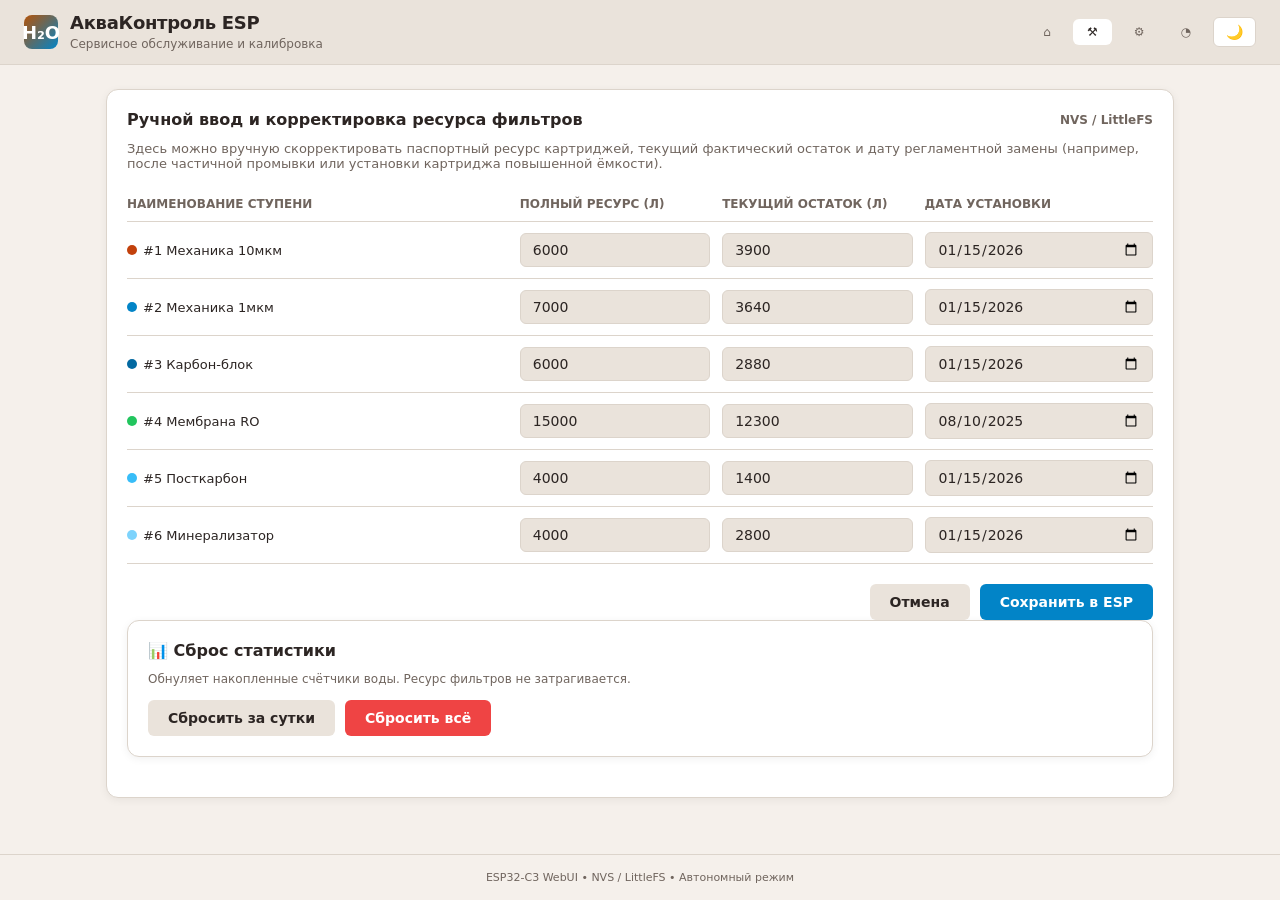
==== data/service.html @ f04538a1 "Add files via upload" ====
<!DOCTYPE html>
<html lang="ru">
<head>
<meta charset="UTF-8">
<meta name="viewport" content="width=device-width, initial-scale=1.0">
<title>Сервис — АкваКонтроль</title>
<link rel="stylesheet" href="assets/style.css">
</head>
<body>
<header>
  <div class="logo-title">
    <div class="logo-badge">H₂O</div>
    <div>
      <h1>АкваКонтроль ESP</h1>
      <span>Сервисное обслуживание и калибровка</span>
    </div>
  </div>
  <nav>
    <a href="index.html" title="Главная">&#8962;</a>
    <a href="service.html" class="active" title="Сервис">&#9874;&#65038;</a>
    <a href="settings.html" title="Настройки">&#9881;&#65038;</a>
    <a href="analytics.html" title="Аналитика">&#9684;</a>
    <button class="theme-btn" onclick="toggleTheme()" id="themeBtn">🌙</button>
  </nav>
</header>

<main>
  <div class="card">
    <div class="card-title">
      <span>Ручной ввод и корректировка ресурса фильтров</span>
      <span style="font-size:12px;color:var(--text-dim);">NVS / LittleFS</span>
    </div>
    <div class="desc">
      Здесь можно вручную скорректировать паспортный ресурс картриджей, текущий фактический остаток и дату регламентной замены (например, после частичной промывки или установки картриджа повышенной ёмкости).
    </div>

    <form>
      <div class="filter-row filter-header">
        <div>Наименование ступени</div>
        <div>Полный ресурс (л)</div>
        <div>Текущий остаток (л)</div>
        <div>Дата установки</div>
      </div>

      <div class="filter-row">
        <div><span class="badge" style="background:#c2410c;"></span>#1 Механика 10мкм</div>
        <div><input type="number" value="6000" min="500" step="any"></div>
        <div><input type="number" value="3900" min="0" step="any"></div>
        <div><input type="date" value="2026-01-15"></div>
      </div>

      <div class="filter-row">
        <div><span class="badge" style="background:#0284c7;"></span>#2 Механика 1мкм</div>
        <div><input type="number" value="7000" min="500" step="any"></div>
        <div><input type="number" value="3640" min="0" step="any"></div>
        <div><input type="date" value="2026-01-15"></div>
      </div>

      <div class="filter-row">
        <div><span class="badge" style="background:#0369a1;"></span>#3 Карбон-блок</div>
        <div><input type="number" value="6000" min="500" step="any"></div>
        <div><input type="number" value="2880" min="0" step="any"></div>
        <div><input type="date" value="2026-01-15"></div>
      </div>

      <div class="filter-row">
        <div><span class="badge" style="background:#22c55e;"></span>#4 Мембрана RO</div>
        <div><input type="number" value="15000" min="1000" step="any"></div>
        <div><input type="number" value="12300" min="0" step="any"></div>
        <div><input type="date" value="2025-08-10"></div>
      </div>

      <div class="filter-row">
        <div><span class="badge" style="background:#38bdf8;"></span>#5 Посткарбон</div>
        <div><input type="number" value="4000" min="500" step="any"></div>
        <div><input type="number" value="1400" min="0" step="any"></div>
        <div><input type="date" value="2026-01-15"></div>
      </div>

      <div class="filter-row">
        <div><span class="badge" style="background:#7dd3fc;"></span>#6 Минерализатор</div>
        <div><input type="number" value="4000" min="500" step="any"></div>
        <div><input type="number" value="2800" min="0" step="any"></div>
        <div><input type="date" value="2026-01-15"></div>
      </div>

      <div class="form-actions">
        <button type="button" class="btn-secondary" onclick="location.reload()">Отмена</button>
        <button type="submit" class="btn-primary">Сохранить в ESP</button>
      </div>
    </form>
    <div class="card">
	  <div class="card-title">📊 Сброс статистики</div>
  	  <p class="hint" style="margin-bottom:14px;">
  		Обнуляет накопленные счётчики воды. Ресурс фильтров не затрагивается.
  	  </p>
  	  <div style="display:flex; gap:10px; flex-wrap:wrap;">
    	<button type="button" class="btn-secondary" onclick="resetStats('today')">Сбросить за сутки</button>
    	<button type="button" class="btn-primary" style="background:var(--btn-reset)" onclick="resetStats('total')">Сбросить всё</button>
	  </div>
	</div>
  </div>
</main>

<footer>ESP32-C3 WebUI • NVS / LittleFS • Автономный режим</footer>

<script src="assets/app.js"></script>
</body>
</html>
---- data/assets/style.css ----
:root {
  --bg: #f5f0eb;
  --surface: #ffffff;
  --surface-subtle: #eae3db;
  --border: #dcd4cb;
  --text: #2c2523;
  --text-dim: #70655e;
  --primary: #0284c7;
  --primary-hover: #0369a1;
  --btn-reset: #ef4444;
  --btn-reset-hover: #dc2626;
  --card-shadow: 0 2px 8px rgba(0,0,0,0.06);
  --header-bg: #eae3db;
}
body.dark {
  --bg: #18191c;
  --surface: #22252a;
  --surface-subtle: #2d3137;
  --border: #3b4048;
  --text: #e2e8f0;
  --text-dim: #94a3b8;
  --primary: #38bdf8;
  --primary-hover: #0284c7;
  --btn-reset: #f87171;
  --btn-reset-hover: #ef4444;
  --card-shadow: 0 4px 12px rgba(0,0,0,0.3);
  --header-bg: #141619;
}
* { box-sizing: border-box; margin: 0; padding: 0; font-family: system-ui, -apple-system, sans-serif; }
body { background: var(--bg); color: var(--text); min-height: 100vh; display: flex; flex-direction: column; transition: background .2s, color .2s; }
header { background: var(--header-bg); border-bottom: 1px solid var(--border); padding: 12px 24px; display: flex; align-items: center; justify-content: space-between; }
.logo-title { display: flex; align-items: center; gap: 12px; }
.logo-badge { width: 34px; height: 34px; border-radius: 8px; background: linear-gradient(135deg, #b45309, #0284c7); display: flex; align-items: center; justify-content: center; color: #fff; font-weight: bold; font-size: 18px; }
.logo-title h1 { font-size: 18px; font-weight: 700; letter-spacing: -0.3px; }
.logo-title span { font-size: 12px; color: var(--text-dim); }
nav { display: flex; gap: 8px; align-items: center; }
nav a { text-decoration: none; color: var(--text-dim); padding: 6px 14px; border-radius: 6px; font-size: 12px; font-weight: 500; }
nav a.active, nav a:hover { background: var(--surface); color: var(--text); }
.theme-btn { background: var(--surface); border: 1px solid var(--border); color: var(--text); padding: 6px 12px; border-radius: 6px; cursor: pointer; font-size: 14px; display: flex; align-items: center; gap: 6px; }
main { flex: 1; max-width: 1100px; width: 100%; margin: 0 auto; padding: 24px 16px; }
main.center { max-width: none; display: flex; align-items: center; justify-content: center; }
footer { text-align: center; font-size: 11px; color: var(--text-dim); padding: 16px; border-top: 1px solid var(--border); }

/* Buttons */
.btn-primary { background: var(--primary); color: #fff; border: none; padding: 10px 20px; font-size: 14px; font-weight: 600; border-radius: 6px; cursor: pointer; transition: background .15s; }
.btn-primary:hover { background: var(--primary-hover); }
.btn-secondary { background: var(--surface-subtle); color: var(--text); border: none; padding: 10px 20px; font-size: 14px; font-weight: 600; border-radius: 6px; cursor: pointer; }
.btn-reset { width: 100%; border: none; background: var(--btn-reset); color: #fff; padding: 5px; font-size: 12px; font-weight: 600; border-radius: 6px; cursor: pointer; transition: background .15s; }
.btn-reset:hover { background: var(--btn-reset-hover); }

/* Cards / common */
.card { background: var(--surface); border: 1px solid var(--border); border-radius: 12px; padding: 20px; box-shadow: var(--card-shadow); margin-bottom: 20px; }
.card-title { font-size: 16px; font-weight: 700; margin-bottom: 12px; display: flex; align-items: center; justify-content: space-between; gap: 8px; }
.desc { font-size: 13px; color: var(--text-dim); margin-bottom: 16px; }
.hint { font-size: 12px; color: var(--text-dim); margin-top: 4px; }

/* Inputs */
input[type="text"], input[type="password"], input[type="number"], input[type="date"] {
  width: 100%; background: var(--surface-subtle); border: 1px solid var(--border); color: var(--text);
  padding: 8px 12px; border-radius: 6px; font-size: 14px;
}

/* INDEX */
.section-title { font-size: 16px; font-weight: 600; margin-bottom: 16px; display: flex; justify-content: space-between; align-items: center; }
.flasks-container { display: grid; grid-template-columns: repeat(6, 1fr); gap: 14px; margin-bottom: 28px; }
.flask-card { background: var(--surface); border: 1px solid var(--border); border-radius: 12px; padding: 14px 10px; display: flex; flex-direction: column; align-items: center; box-shadow: var(--card-shadow); text-align: center; }
.flask-num { font-size: 11px; font-weight: 700; color: var(--text-dim); text-transform: uppercase; margin-bottom: 8px; }
.flask-visual { width: 52px; height: 110px; border-radius: 8px 8px 18px 18px; border: 2px solid var(--border); position: relative; overflow: hidden; background: var(--surface-subtle); margin-bottom: 12px; display: flex; align-items: flex-end; }
.flask-level { width: 100%; transition: height 0.5s ease; border-radius: 0 0 16px 16px; }
.f1-col { background: linear-gradient(180deg, #ca8a04, #c2410c); }
.f2-col { background: linear-gradient(180deg, #d97706, #0284c7); }
.f3-col { background: linear-gradient(180deg, #0284c7, #0369a1); }
.f4-col { background: linear-gradient(180deg, #22c55e, #15803d); }
.f5-col { background: linear-gradient(180deg, #7dd3fc, #38bdf8); }
.f6-col { background: linear-gradient(180deg, #bae6fd, #7dd3fc); opacity: 0.85; }
.flask-meta { width: 100%; font-size: 12px; display: flex; flex-direction: column; gap: 4px; margin-bottom: 10px; }
.meta-row { display: flex; justify-content: space-between; border-bottom: 1px dashed var(--border); padding-bottom: 2px; }
.meta-label { color: var(--text-dim); }
.meta-val { font-weight: 600; }
.date-row { font-size: 10px; color: var(--text-dim); margin-top: 2px; }
.divider { height: 1px; background: var(--border); margin: 24px 0; }
.stats-box { background: var(--surface); border: 1px solid var(--border); border-radius: 12px; padding: 20px; box-shadow: var(--card-shadow); }
.stats-title { font-size: 16px; font-weight: 700; margin-bottom: 16px; }
.stats-row { display: grid; gap: 16px; margin-bottom: 14px; }
.row-1, .row-2 { grid-template-columns: 1fr 1fr; }
.row-3 { grid-template-columns: 1fr; }
.stat-card { background: var(--surface-subtle); border: 1px solid var(--border); border-radius: 8px; padding: 14px 18px; display: flex; align-items: center; justify-content: space-between; }
.stat-info { display: flex; flex-direction: column; }
.stat-label { font-size: 13px; color: var(--text-dim); margin-bottom: 4px; }
.stat-val { font-size: 20px; font-weight: 700; color: var(--text); }
.stat-sub { font-size: 11px; color: var(--text-dim); margin-top: 2px; }
.kpi-badge { background: #22c55e22; color: #16a34a; font-weight: bold; font-size: 18px; padding: 4px 12px; border-radius: 20px; border: 1px solid #16a34a44; }

/* Modal */
dialog { border: 1px solid var(--border); background: var(--surface); color: var(--text); border-radius: 12px; padding: 20px; max-width: 320px; margin: auto; box-shadow: 0 10px 25px rgba(0,0,0,0.3); }
dialog::backdrop { background: rgba(0,0,0,0.5); }
.dlg-btns { display: flex; gap: 10px; margin-top: 16px; justify-content: flex-end; }
.dlg-btn { padding: 6px 14px; border-radius: 6px; border: 1px solid var(--border); cursor: pointer; background: var(--surface); color: var(--text); }
.dlg-btn-confirm { background: var(--btn-reset); color: #fff; border: none; }

/* ANALYTICS */
.metrics-grid { display: grid; grid-template-columns: repeat(2, 1fr); gap: 14px; margin-bottom: 20px; }
.metric-tile { background: var(--surface-subtle); border: 1px solid var(--border); border-radius: 10px; padding: 16px; display: flex; flex-direction: column; justify-content: space-between; }
.metric-header { display: flex; justify-content: space-between; font-size: 13px; color: var(--text-dim); margin-bottom: 6px; }
.metric-num { font-size: 24px; font-weight: 700; color: var(--text); }
.metric-note { font-size: 11px; color: var(--text-dim); margin-top: 4px; }
.full-span { grid-column: span 2; }
.bar-chart { margin-top: 14px; display: flex; flex-direction: column; gap: 10px; }
.bar-item { display: flex; flex-direction: column; gap: 4px; }
.bar-labels { display: flex; justify-content: space-between; font-size: 12px; }
.bar-track { height: 10px; background: var(--surface-subtle); border-radius: 5px; overflow: hidden; border: 1px solid var(--border); }
.bar-fill { height: 100%; border-radius: 5px; }

/* LOGIN */
.auth-card { background: var(--surface); border: 1px solid var(--border); border-radius: 12px; padding: 28px; width: 100%; max-width: 380px; box-shadow: var(--card-shadow); text-align: center; }
.auth-icon { width: 52px; height: 52px; border-radius: 50%; background: var(--surface-subtle); display: flex; align-items: center; justify-content: center; margin: 0 auto 16px; font-size: 24px; border: 1px solid var(--border); }
.auth-title { font-size: 18px; font-weight: 700; margin-bottom: 6px; }
.auth-sub { font-size: 13px; color: var(--text-dim); margin-bottom: 22px; }
.form-group { margin-bottom: 14px; text-align: left; }
.form-group label { display: block; font-size: 12px; font-weight: 600; color: var(--text-dim); margin-bottom: 6px; }
.btn-submit { width: 100%; background: var(--primary); color: #fff; border: none; padding: 11px; font-size: 14px; font-weight: 600; border-radius: 6px; cursor: pointer; margin-top: 8px; transition: background .15s; }
.btn-submit:hover { background: var(--primary-hover); }
.device-badge { margin-top: 20px; font-size: 11px; color: var(--text-dim); display: flex; align-items: center; justify-content: center; gap: 6px; }
.status-dot { width: 8px; height: 8px; border-radius: 50%; background: #22c55e; }

/* SERVICE */
.filter-row { display: grid; grid-template-columns: 2fr 1fr 1fr 1.2fr; gap: 12px; align-items: center; padding: 10px 0; border-bottom: 1px solid var(--border); font-size: 13px; }
.filter-row:last-child { border-bottom: none; }
.filter-header { font-weight: 600; color: var(--text-dim); font-size: 12px; text-transform: uppercase; }
.badge { display: inline-block; width: 10px; height: 10px; border-radius: 50%; margin-right: 6px; }
.form-actions { margin-top: 20px; display: flex; justify-content: flex-end; gap: 10px; }

/* RESPONSIVE */
@media(max-width: 768px) {
  .flasks-container { grid-template-columns: repeat(3, 1fr); }
  .row-1, .row-2 { grid-template-columns: 1fr; }
}
@media(max-width: 650px) {
  .filter-row { grid-template-columns: 1fr; gap: 6px; }
  .filter-header { display: none; }
}
@media(max-width: 600px) {
  .metrics-grid { grid-template-columns: 1fr; }
  .full-span { grid-column: span 1; }
}

.grid-2 { display:grid; grid-template-columns:1fr 1fr; gap:8px; }
.btn-row { display:flex; gap:10px; margin-bottom:14px; }
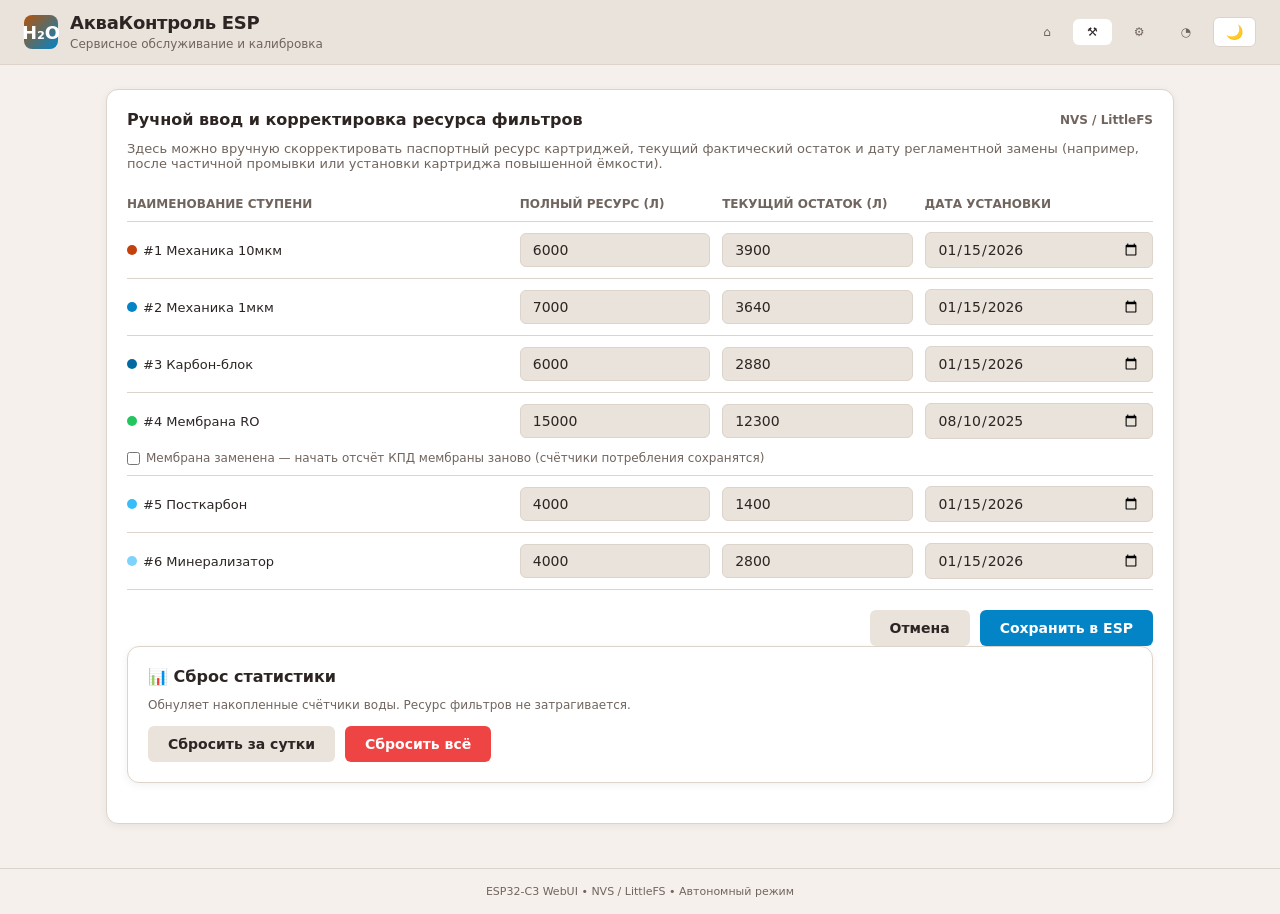
==== commit fdec7e93: "task snapshot d4f4a07f-5f4b-4f01-8646-8367e52cf1a2" ====
--- a/data/service.html
+++ b/data/service.html
@@ -68,6 +68,10 @@
         <div><input type="number" value="15000" min="1000" step="any"></div>
         <div><input type="number" value="12300" min="0" step="any"></div>
         <div><input type="date" value="2025-08-10"></div>
+        <div style="grid-column:1 / -1; font-size:12px; color:var(--text-dim); display:flex; align-items:center; gap:6px;">
+          <input type="checkbox" id="memKpdReset">
+          <label for="memKpdReset">Мембрана заменена — начать отсчёт КПД мембраны заново (счётчики потребления сохранятся)</label>
+        </div>
       </div>
 
       <div class="filter-row">
--- a/data/assets/style.css
+++ b/data/assets/style.css
@@ -63,7 +63,14 @@
 /* INDEX */
 .section-title { font-size: 16px; font-weight: 600; margin-bottom: 16px; display: flex; justify-content: space-between; align-items: center; }
 .flasks-container { display: grid; grid-template-columns: repeat(6, 1fr); gap: 14px; margin-bottom: 28px; }
-.flask-card { background: var(--surface); border: 1px solid var(--border); border-radius: 12px; padding: 14px 10px; display: flex; flex-direction: column; align-items: center; box-shadow: var(--card-shadow); text-align: center; }
+.flask-card { background: var(--surface); border: 1px solid var(--border); border-radius: 12px; padding: 14px 10px; display: flex; flex-direction: column; align-items: center; box-shadow: var(--card-shadow); text-align: center; transition: box-shadow 0.6s ease; }
+/* "Аура" состояния ресурса: мягкое цветное свечение вокруг карточки */
+.flask-card.aura-green  { box-shadow: var(--card-shadow), 0 0 18px 3px rgba(34,197,94,0.35);  border-color: rgba(34,197,94,0.45); }
+.flask-card.aura-cyan   { box-shadow: var(--card-shadow), 0 0 18px 3px rgba(56,189,248,0.35); border-color: rgba(56,189,248,0.45); }
+.flask-card.aura-pink   { box-shadow: var(--card-shadow), 0 0 18px 3px rgba(236,72,153,0.40); border-color: rgba(236,72,153,0.50); }
+.flask-card.aura-red    { box-shadow: var(--card-shadow), 0 0 20px 4px rgba(239,68,68,0.50);  border-color: rgba(239,68,68,0.60); animation: auraPulse 2.2s ease-in-out infinite; }
+@keyframes auraPulse { 0%,100% { box-shadow: var(--card-shadow), 0 0 14px 2px rgba(239,68,68,0.35); } 50% { box-shadow: var(--card-shadow), 0 0 22px 5px rgba(239,68,68,0.55); } }
+@media (prefers-reduced-motion: reduce) { .flask-card.aura-red { animation: none; } }
 .flask-num { font-size: 11px; font-weight: 700; color: var(--text-dim); text-transform: uppercase; margin-bottom: 8px; }
 .flask-visual { width: 52px; height: 110px; border-radius: 8px 8px 18px 18px; border: 2px solid var(--border); position: relative; overflow: hidden; background: var(--surface-subtle); margin-bottom: 12px; display: flex; align-items: flex-end; }
 .flask-level { width: 100%; transition: height 0.5s ease; border-radius: 0 0 16px 16px; }
